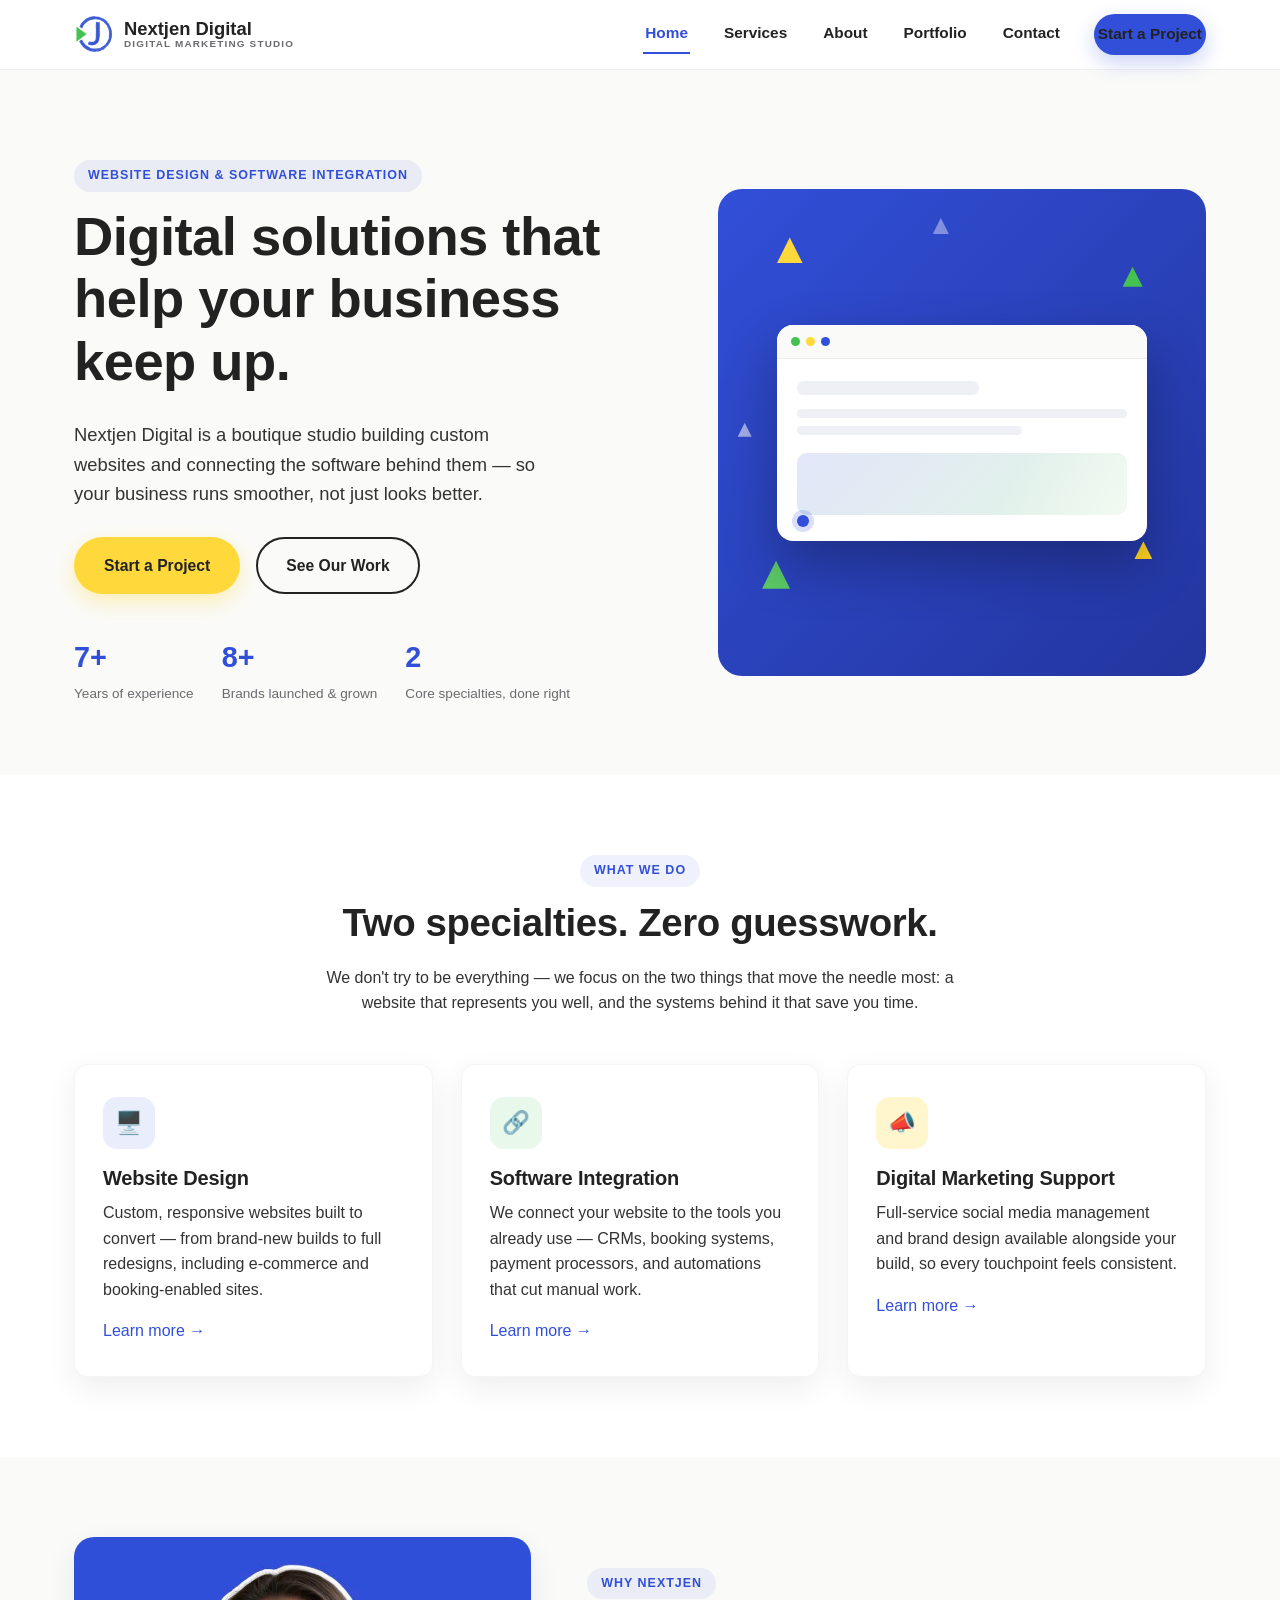
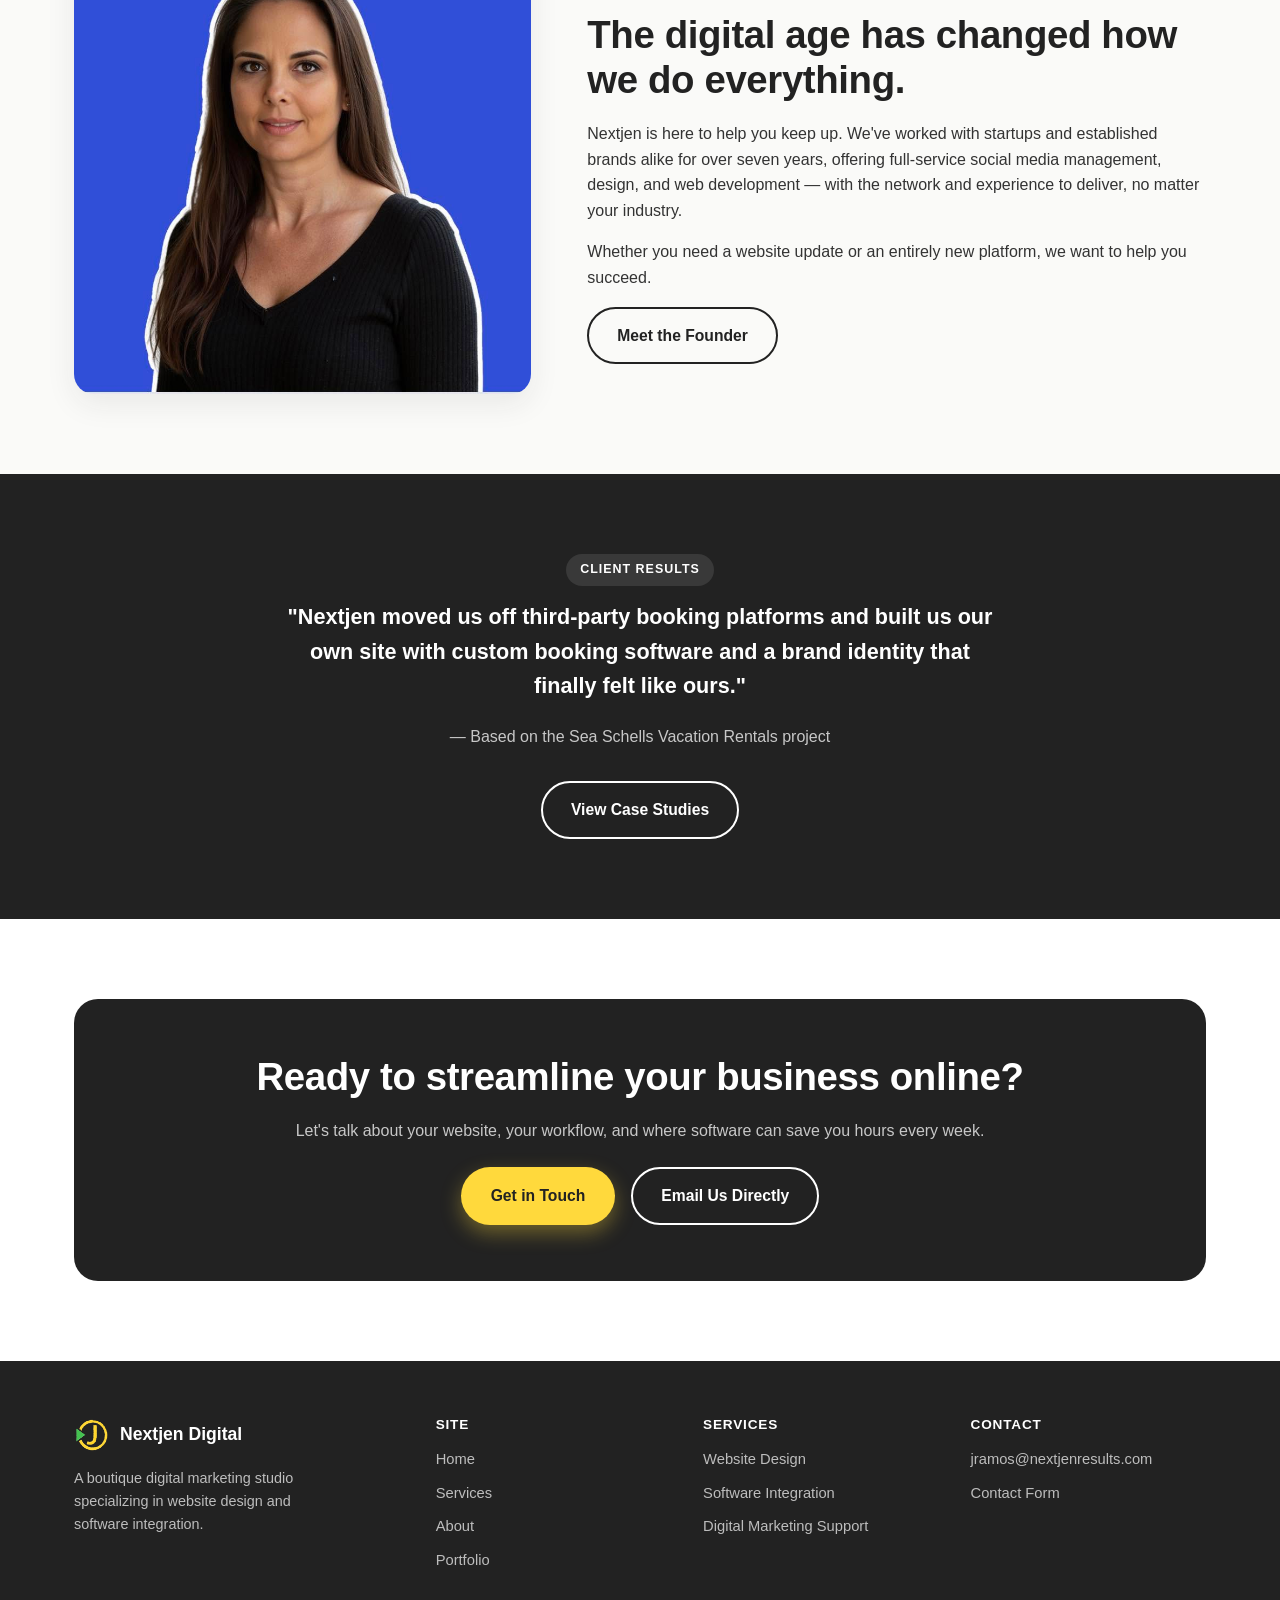
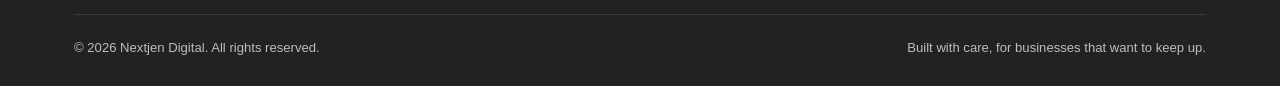
==== index.html @ 9168208e "Add files via upload" ====
<!DOCTYPE html>
<html lang="en">
<head>
<meta charset="UTF-8">
<meta name="viewport" content="width=device-width, initial-scale=1.0">
<title>Nextjen Digital | Website Design &amp; Software Integration</title>
<meta name="description" content="Nextjen Digital is a boutique digital marketing studio specializing in custom website design and software integration that streamlines your business.">
<link rel="icon" href="assets/logo-blue.png">
<link rel="stylesheet" href="css/style.css">
</head>
<body>

<header class="site-header">
  <div class="container">
    <a href="index.html" class="brand">
      <img src="assets/logo-blue.png" alt="Nextjen Digital logo">
      <span class="brand-name">Nextjen Digital<span class="sub">Digital Marketing Studio</span></span>
    </a>
    <button class="nav-toggle" aria-label="Toggle navigation">
      <span></span><span></span><span></span>
    </button>
    <nav class="main-nav">
      <a href="index.html" class="active">Home</a>
      <a href="services.html">Services</a>
      <a href="about.html">About</a>
      <a href="portfolio.html">Portfolio</a>
      <a href="contact.html">Contact</a>
      <a href="contact.html" class="btn btn-primary">Start a Project</a>
    </nav>
  </div>
</header>

<section class="hero">
  <div class="container">
    <div class="hero-copy">
      <span class="eyebrow">Website Design &amp; Software Integration</span>
      <h1>Digital solutions that help your business keep up.</h1>
      <p class="lead">Nextjen Digital is a boutique studio building custom websites and connecting the software behind them — so your business runs smoother, not just looks better.</p>
      <div class="hero-actions">
        <a href="contact.html" class="btn btn-accent">Start a Project</a>
        <a href="portfolio.html" class="btn btn-outline">See Our Work</a>
      </div>
      <div class="hero-stats">
        <div><strong data-count-to="7" data-suffix="+">0+</strong><span>Years of experience</span></div>
        <div><strong data-count-to="8" data-suffix="+">0+</strong><span>Brands launched &amp; grown</span></div>
        <div><strong data-count-to="2" data-suffix="">0</strong><span>Core specialties, done right</span></div>
      </div>
    </div>
    <div class="hero-art">
      <div class="hero-orbit">
        <span class="tri tri-1"></span>
        <span class="tri tri-2"></span>
        <span class="tri tri-3"></span>
        <span class="tri tri-4"></span>
        <span class="tri tri-5"></span>
        <span class="tri tri-6"></span>
      </div>
      <div class="browser-mock">
        <div class="browser-bar">
          <span class="dot dot-green"></span>
          <span class="dot dot-yellow"></span>
          <span class="dot dot-blue"></span>
        </div>
        <div class="browser-body">
          <div class="skeleton skeleton-title"></div>
          <div class="skeleton skeleton-line"></div>
          <div class="skeleton skeleton-line short"></div>
          <div class="skeleton-block"></div>
          <span class="cursor-dot"></span>
        </div>
      </div>
    </div>
  </div>
</section>

<section>
  <div class="container">
    <div class="section-head reveal">
      <span class="eyebrow">What We Do</span>
      <h2>Two specialties. Zero guesswork.</h2>
      <p>We don't try to be everything — we focus on the two things that move the needle most: a website that represents you well, and the systems behind it that save you time.</p>
    </div>
    <div class="grid-3">
      <div class="card reveal">
        <div class="icon-badge blue">🖥️</div>
        <h3>Website Design</h3>
        <p>Custom, responsive websites built to convert — from brand-new builds to full redesigns, including e-commerce and booking-enabled sites.</p>
        <a href="services.html">Learn more →</a>
      </div>
      <div class="card reveal">
        <div class="icon-badge green">🔗</div>
        <h3>Software Integration</h3>
        <p>We connect your website to the tools you already use — CRMs, booking systems, payment processors, and automations that cut manual work.</p>
        <a href="services.html">Learn more →</a>
      </div>
      <div class="card reveal">
        <div class="icon-badge yellow">📣</div>
        <h3>Digital Marketing Support</h3>
        <p>Full-service social media management and brand design available alongside your build, so every touchpoint feels consistent.</p>
        <a href="services.html">Learn more →</a>
      </div>
    </div>
  </div>
</section>

<section class="bg-off">
  <div class="container">
    <div class="split">
      <div class="split-media reveal">
        <img src="assets/headshot-jen.jpg" alt="Jennifer Ramos, founder of Nextjen Digital">
      </div>
      <div class="split-content reveal">
        <span class="eyebrow">Why Nextjen</span>
        <h2>The digital age has changed how we do everything.</h2>
        <p>Nextjen is here to help you keep up. We've worked with startups and established brands alike for over seven years, offering full-service social media management, design, and web development — with the network and experience to deliver, no matter your industry.</p>
        <p>Whether you need a website update or an entirely new platform, we want to help you succeed.</p>
        <a href="about.html" class="btn btn-outline">Meet the Founder</a>
      </div>
    </div>
  </div>
</section>

<section class="bg-dark">
  <div class="container">
    <div class="testimonial reveal">
      <span class="eyebrow" style="background:rgba(255,255,255,0.1); color:#fff;">Client Results</span>
      <blockquote>"Nextjen moved us off third-party booking platforms and built us our own site with custom booking software and a brand identity that finally felt like ours."</blockquote>
      <p>— Based on the Sea Schells Vacation Rentals project</p>
      <a href="portfolio.html" class="btn btn-outline-white" style="margin-top:16px;">View Case Studies</a>
    </div>
  </div>
</section>

<section>
  <div class="container">
    <div class="cta-band reveal">
      <h2>Ready to streamline your business online?</h2>
      <p>Let's talk about your website, your workflow, and where software can save you hours every week.</p>
      <div class="cta-actions">
        <a href="contact.html" class="btn btn-accent">Get in Touch</a>
        <a href="mailto:jramos@nextjenresults.com" class="btn btn-outline-white">Email Us Directly</a>
      </div>
    </div>
  </div>
</section>

<footer class="site-footer">
  <div class="container">
    <div class="footer-grid">
      <div>
        <div class="footer-brand">
          <img src="assets/logo-yellow.png" alt="Nextjen Digital logo">
          <span>Nextjen Digital</span>
        </div>
        <p style="max-width:32ch; font-size:0.9rem;">A boutique digital marketing studio specializing in website design and software integration.</p>
      </div>
      <div>
        <h4>Site</h4>
        <a href="index.html">Home</a>
        <a href="services.html">Services</a>
        <a href="about.html">About</a>
        <a href="portfolio.html">Portfolio</a>
      </div>
      <div>
        <h4>Services</h4>
        <a href="services.html">Website Design</a>
        <a href="services.html">Software Integration</a>
        <a href="services.html">Digital Marketing Support</a>
      </div>
      <div>
        <h4>Contact</h4>
        <a href="mailto:jramos@nextjenresults.com">jramos@nextjenresults.com</a>
        <a href="contact.html">Contact Form</a>
      </div>
    </div>
    <div class="footer-bottom">
      <span>© 2026 Nextjen Digital. All rights reserved.</span>
      <span>Built with care, for businesses that want to keep up.</span>
    </div>
  </div>
</footer>

<script src="js/main.js"></script>
</body>
</html>
---- css/style.css ----
/* ============================
   Nextjen Digital — Brand Styles
   ============================ */

:root {
  --brand-blue: #314FD8;
  --brand-blue-light: #4866D2;
  --brand-green: #44C150;
  --brand-green-light: #5CC966;
  --brand-yellow: #FFD93C;
  --brand-yellow-deep: #FFD320;
  --brand-dark: #222222;
  --brand-charcoal: #333333;
  --brand-white: #FFFFFF;
  --brand-off-white: #FAFAF8;
  --brand-gray: #6B6B6F;
  --border-radius: 14px;
  --max-width: 1180px;
  --shadow: 0 10px 30px rgba(34, 34, 34, 0.08);
}

* { box-sizing: border-box; }

html { scroll-behavior: smooth; }

body {
  margin: 0;
  font-family: -apple-system, BlinkMacSystemFont, "Segoe UI", Helvetica, Arial, sans-serif;
  color: var(--brand-dark);
  background: var(--brand-white);
  line-height: 1.6;
  -webkit-font-smoothing: antialiased;
}

h1, h2, h3, h4 {
  font-weight: 800;
  line-height: 1.15;
  margin: 0 0 0.5em;
  letter-spacing: -0.01em;
}

h1 { font-size: clamp(2.2rem, 5vw, 3.4rem); }
h2 { font-size: clamp(1.7rem, 3.5vw, 2.4rem); }
h3 { font-size: 1.25rem; }

p { margin: 0 0 1em; color: var(--brand-charcoal); }

a { color: var(--brand-blue); text-decoration: none; }
a:hover { text-decoration: underline; }

img { max-width: 100%; display: block; }

.container {
  max-width: var(--max-width);
  margin: 0 auto;
  padding: 0 24px;
}

.eyebrow {
  display: inline-block;
  font-size: 0.78rem;
  font-weight: 700;
  letter-spacing: 0.08em;
  text-transform: uppercase;
  color: var(--brand-blue);
  background: rgba(49, 79, 216, 0.08);
  padding: 6px 14px;
  border-radius: 999px;
  margin-bottom: 14px;
}

/* ---------- Buttons ---------- */
.btn {
  display: inline-flex;
  align-items: center;
  gap: 8px;
  padding: 14px 28px;
  border-radius: 999px;
  font-weight: 700;
  font-size: 0.98rem;
  border: 2px solid transparent;
  cursor: pointer;
  transition: transform 0.15s ease, box-shadow 0.15s ease, background 0.15s ease, color 0.15s ease;
  text-decoration: none;
}
.btn:hover { transform: translateY(-2px); text-decoration: none; }

.btn-primary {
  background: var(--brand-blue);
  color: var(--brand-white);
  box-shadow: 0 8px 20px rgba(49, 79, 216, 0.25);
}
.btn-primary:hover { background: #2740b8; color: var(--brand-white); }

.btn-accent {
  background: var(--brand-yellow);
  color: var(--brand-dark);
  box-shadow: 0 8px 20px rgba(255, 217, 60, 0.35);
}
.btn-accent:hover { background: var(--brand-yellow-deep); color: var(--brand-dark); }

.btn-outline {
  background: transparent;
  color: var(--brand-dark);
  border: 2px solid var(--brand-dark);
}
.btn-outline:hover { background: var(--brand-dark); color: var(--brand-white); }

.btn-outline-white {
  background: transparent;
  color: var(--brand-white);
  border: 2px solid var(--brand-white);
}
.btn-outline-white:hover { background: var(--brand-white); color: var(--brand-blue); }

/* ---------- Header ---------- */
.site-header {
  position: sticky;
  top: 0;
  z-index: 100;
  background: rgba(255, 255, 255, 0.92);
  backdrop-filter: blur(8px);
  border-bottom: 1px solid rgba(0,0,0,0.06);
}

.site-header .container {
  display: flex;
  align-items: center;
  justify-content: space-between;
  padding-top: 14px;
  padding-bottom: 14px;
}

.brand {
  display: flex;
  align-items: center;
  gap: 10px;
  font-weight: 800;
  font-size: 1.15rem;
  color: var(--brand-dark);
}
.brand:hover { text-decoration: none; }
.brand img { height: 40px; width: 40px; transition: transform 0.45s ease; }
.brand:hover img { transform: rotate(-10deg) scale(1.08); }
.brand-name { display: flex; flex-direction: column; line-height: 1.1; }
.brand-name span.sub {
  font-size: 0.62rem;
  font-weight: 600;
  letter-spacing: 0.12em;
  text-transform: uppercase;
  color: var(--brand-gray);
}

.main-nav {
  display: flex;
  align-items: center;
  gap: 32px;
}

.main-nav a {
  color: var(--brand-dark);
  font-weight: 600;
  font-size: 0.96rem;
  padding: 6px 2px;
  border-bottom: 2px solid transparent;
  transition: color 0.2s ease, border-color 0.2s ease;
}
.main-nav a:hover, .main-nav a.active {
  color: var(--brand-blue);
  text-decoration: none;
  border-bottom: 2px solid var(--brand-blue);
}

.nav-toggle {
  display: none;
  flex-direction: column;
  gap: 5px;
  background: none;
  border: none;
  cursor: pointer;
  padding: 6px;
}
.nav-toggle span {
  width: 24px;
  height: 2px;
  background: var(--brand-dark);
  border-radius: 2px;
}

/* ---------- Hero ---------- */
.hero {
  position: relative;
  overflow: hidden;
  padding: 90px 0 70px;
  background: var(--brand-off-white);
}
.hero .container {
  position: relative;
  z-index: 2;
  display: grid;
  grid-template-columns: 1.1fr 0.9fr;
  gap: 48px;
  align-items: center;
}
.hero-copy { animation: fadeUp 0.8s ease both; }
.hero-copy p.lead {
  font-size: 1.15rem;
  color: var(--brand-charcoal);
  max-width: 46ch;
}
.hero-actions {
  display: flex;
  gap: 16px;
  flex-wrap: wrap;
  margin-top: 28px;
}
.hero-art {
  position: relative;
  border-radius: 24px;
  overflow: hidden;
  aspect-ratio: 1 / 1;
  background: linear-gradient(135deg, var(--brand-blue) 0%, #23359e 100%);
  display: flex;
  align-items: center;
  justify-content: center;
  animation: fadeUp 0.9s ease 0.15s both;
}
.hero-stats {
  display: flex;
  gap: 28px;
  margin-top: 40px;
  flex-wrap: wrap;
}
.hero-stats div { min-width: 110px; }
.hero-stats strong {
  display: block;
  font-size: 1.8rem;
  font-weight: 800;
  color: var(--brand-blue);
}
.hero-stats span {
  font-size: 0.85rem;
  color: var(--brand-gray);
}

/* ---------- Sections ---------- */
section { padding: 80px 0; }
.section-head {
  max-width: 640px;
  margin: 0 auto 48px;
  text-align: center;
}
.section-head.left { margin: 0 0 48px; text-align: left; }

.bg-off { background: var(--brand-off-white); }
.bg-dark { background: var(--brand-dark); color: var(--brand-white); }
.bg-dark p { color: rgba(255,255,255,0.75); }
.bg-dark h2, .bg-dark h3 { color: var(--brand-white); }
.bg-blue { background: var(--brand-blue); color: var(--brand-white); }
.bg-blue p { color: rgba(255,255,255,0.85); }
.bg-blue h2, .bg-blue h3 { color: var(--brand-white); }

/* ---------- Cards / Grids ---------- */
.grid-3 {
  display: grid;
  grid-template-columns: repeat(3, 1fr);
  gap: 28px;
}
.grid-2 {
  display: grid;
  grid-template-columns: repeat(2, 1fr);
  gap: 28px;
}

.card {
  background: var(--brand-white);
  border-radius: var(--border-radius);
  padding: 32px 28px;
  box-shadow: var(--shadow);
  border: 1px solid rgba(0,0,0,0.04);
  height: 100%;
  transition: transform 0.3s ease, box-shadow 0.3s ease;
}
.card:hover {
  transform: translateY(-8px);
  box-shadow: 0 20px 44px rgba(34, 34, 34, 0.14);
}
.card:hover .icon-badge {
  animation: pulseSoft 0.6s ease;
}

.icon-badge {
  width: 52px;
  height: 52px;
  border-radius: 14px;
  display: flex;
  align-items: center;
  justify-content: center;
  font-size: 1.4rem;
  margin-bottom: 18px;
  transition: transform 0.3s ease;
}
.icon-badge.blue { background: rgba(49,79,216,0.1); color: var(--brand-blue); }
.icon-badge.green { background: rgba(68,193,80,0.12); color: #2f9b3a; }
.icon-badge.yellow { background: rgba(255,217,60,0.25); color: #a3820a; }

/* ---------- Process steps ---------- */
.steps {
  display: grid;
  grid-template-columns: repeat(5, 1fr);
  gap: 20px;
  counter-reset: step;
}
.step {
  text-align: left;
  padding: 24px 18px;
  border-radius: var(--border-radius);
  background: var(--brand-off-white);
  border: 1px solid rgba(0,0,0,0.05);
  position: relative;
}
.step::before {
  counter-increment: step;
  content: counter(step);
  display: inline-flex;
  align-items: center;
  justify-content: center;
  width: 32px;
  height: 32px;
  border-radius: 50%;
  background: var(--brand-blue);
  color: var(--brand-white);
  font-weight: 800;
  font-size: 0.9rem;
  margin-bottom: 14px;
}

/* ---------- Testimonial ---------- */
.testimonial {
  max-width: 720px;
  margin: 0 auto;
  text-align: center;
}
.testimonial blockquote {
  font-size: 1.35rem;
  font-weight: 600;
  margin: 0 0 20px;
  color: var(--brand-dark);
}
.bg-dark .testimonial blockquote { color: var(--brand-white); }

/* ---------- About / split ---------- */
.split {
  display: grid;
  grid-template-columns: 0.85fr 1.15fr;
  gap: 56px;
  align-items: center;
}
.split.reverse { grid-template-columns: 1.15fr 0.85fr; }
.split.reverse .split-media { order: 2; }
.split-media img {
  border-radius: 20px;
  box-shadow: var(--shadow);
}
.values {
  display: grid;
  grid-template-columns: repeat(2, 1fr);
  gap: 20px;
  margin-top: 24px;
}
.value-item {
  padding: 18px 20px;
  border-radius: 12px;
  background: var(--brand-off-white);
  border-left: 4px solid var(--brand-green);
}
.value-item h4 { margin: 0 0 6px; font-size: 1rem; }
.value-item p { margin: 0; font-size: 0.92rem; }

/* ---------- Portfolio ---------- */
.portfolio-card {
  border-radius: var(--border-radius);
  overflow: hidden;
  box-shadow: var(--shadow);
  border: 1px solid rgba(0,0,0,0.05);
  background: var(--brand-white);
  transition: transform 0.3s ease, box-shadow 0.3s ease;
}
.portfolio-card:hover {
  transform: translateY(-8px);
  box-shadow: 0 20px 44px rgba(34, 34, 34, 0.14);
}
.portfolio-thumb {
  aspect-ratio: 16/10;
  background: linear-gradient(135deg, var(--brand-blue), var(--brand-green));
  display: flex;
  align-items: center;
  justify-content: center;
  color: rgba(255,255,255,0.9);
  font-weight: 700;
  letter-spacing: 0.04em;
  text-transform: uppercase;
  font-size: 0.85rem;
  text-align: center;
  padding: 20px;
  overflow: hidden;
  transition: transform 0.5s ease;
}
.portfolio-card:hover .portfolio-thumb {
  transform: scale(1.06);
}
.portfolio-body { padding: 22px 24px; }
.tag-row { display: flex; gap: 8px; flex-wrap: wrap; margin-bottom: 12px; }
.tag {
  font-size: 0.72rem;
  font-weight: 700;
  text-transform: uppercase;
  letter-spacing: 0.04em;
  padding: 4px 10px;
  border-radius: 999px;
  background: rgba(68,193,80,0.14);
  color: #2f9b3a;
}
.tag.blue { background: rgba(49,79,216,0.1); color: var(--brand-blue); }

.placeholder-note {
  background: rgba(255,217,60,0.18);
  border: 1px dashed var(--brand-yellow-deep);
  border-radius: 12px;
  padding: 16px 20px;
  font-size: 0.92rem;
  color: var(--brand-charcoal);
  margin-bottom: 40px;
}

/* ---------- Forms ---------- */
.contact-wrap {
  display: grid;
  grid-template-columns: 1fr 1fr;
  gap: 48px;
  align-items: start;
}
form.contact-form {
  display: grid;
  gap: 18px;
  background: var(--brand-off-white);
  padding: 32px;
  border-radius: var(--border-radius);
  border: 1px solid rgba(0,0,0,0.05);
}
.form-row { display: grid; grid-template-columns: 1fr 1fr; gap: 18px; }
label {
  font-size: 0.85rem;
  font-weight: 700;
  margin-bottom: 6px;
  display: block;
  color: var(--brand-dark);
}
input, select, textarea {
  width: 100%;
  padding: 12px 14px;
  border-radius: 10px;
  border: 1.5px solid rgba(0,0,0,0.12);
  font-family: inherit;
  font-size: 0.96rem;
  background: var(--brand-white);
}
input:focus, select:focus, textarea:focus {
  outline: none;
  border-color: var(--brand-blue);
}
textarea { resize: vertical; min-height: 120px; }

.contact-info-item {
  display: flex;
  gap: 16px;
  margin-bottom: 24px;
}
.contact-info-item .icon-badge { margin-bottom: 0; flex-shrink: 0; }
.contact-info-item h4 { margin: 0 0 4px; }
.contact-info-item p { margin: 0; }

.form-note {
  font-size: 0.82rem;
  color: var(--brand-gray);
  margin-top: -4px;
}

#form-success {
  display: none;
  background: rgba(68,193,80,0.14);
  border: 1px solid var(--brand-green);
  color: #206b28;
  padding: 14px 18px;
  border-radius: 10px;
  font-weight: 600;
  margin-bottom: 18px;
}

/* ---------- CTA band ---------- */
.cta-band {
  text-align: center;
  border-radius: 24px;
  padding: 56px 32px;
  background: var(--brand-dark);
  color: var(--brand-white);
  position: relative;
  overflow: hidden;
}
.cta-band h2 { color: var(--brand-white); }
.cta-band p { color: rgba(255,255,255,0.75); }
.cta-actions {
  display: flex;
  gap: 16px;
  justify-content: center;
  margin-top: 24px;
  flex-wrap: wrap;
}

/* ---------- Footer ---------- */
.site-footer {
  background: var(--brand-dark);
  color: rgba(255,255,255,0.7);
  padding: 56px 0 28px;
}
.footer-grid {
  display: grid;
  grid-template-columns: 1.4fr 1fr 1fr 1fr;
  gap: 32px;
  padding-bottom: 32px;
  border-bottom: 1px solid rgba(255,255,255,0.1);
}
.footer-grid h4 {
  color: var(--brand-white);
  font-size: 0.85rem;
  text-transform: uppercase;
  letter-spacing: 0.06em;
  margin-bottom: 16px;
}
.footer-grid a {
  color: rgba(255,255,255,0.7);
  display: block;
  margin-bottom: 10px;
  font-size: 0.92rem;
}
.footer-grid a:hover { color: var(--brand-white); }
.footer-brand { display: flex; align-items: center; gap: 10px; margin-bottom: 14px; }
.footer-brand img { height: 36px; width: 36px; }
.footer-brand span { color: var(--brand-white); font-weight: 800; font-size: 1.1rem; }
.footer-grid p { color: rgba(255,255,255,0.7); }
.footer-bottom {
  display: flex;
  justify-content: space-between;
  align-items: center;
  padding-top: 22px;
  font-size: 0.82rem;
  flex-wrap: wrap;
  gap: 10px;
}

/* ---------- Page hero (inner pages) ---------- */
.page-hero {
  padding: 64px 0 48px;
  background: var(--brand-off-white);
  text-align: center;
}
.page-hero .eyebrow { margin-bottom: 12px; }
.page-hero p.lead { max-width: 640px; margin: 0 auto; font-size: 1.08rem; }

/* ---------- Responsive ---------- */
@media (max-width: 960px) {
  .hero .container { grid-template-columns: 1fr; }
  .hero-art { max-width: 420px; margin: 0 auto; }
  .grid-3 { grid-template-columns: 1fr 1fr; }
  .steps { grid-template-columns: repeat(3, 1fr); }
  .split, .split.reverse { grid-template-columns: 1fr; }
  .split-media, .split.reverse .split-media { order: 0; max-width: 420px; margin: 0 auto; }
  .contact-wrap { grid-template-columns: 1fr; }
  .footer-grid { grid-template-columns: 1fr 1fr; }
}

@media (max-width: 680px) {
  .main-nav {
    position: fixed;
    top: 68px;
    left: 0;
    right: 0;
    background: var(--brand-white);
    flex-direction: column;
    align-items: flex-start;
    padding: 20px 24px;
    gap: 16px;
    border-bottom: 1px solid rgba(0,0,0,0.08);
    box-shadow: var(--shadow);
    display: none;
  }
  .main-nav.open { display: flex; }
  .nav-toggle { display: flex; }
  .grid-3, .grid-2, .steps { grid-template-columns: 1fr; }
  .form-row { grid-template-columns: 1fr; }
  .footer-grid { grid-template-columns: 1fr; }
  .footer-bottom { flex-direction: column; align-items: flex-start; }
  section { padding: 56px 0; }
}

/* ============================
   Motion system
   ============================ */

@keyframes fadeUp {
  from { opacity: 0; transform: translateY(24px); }
  to { opacity: 1; transform: translateY(0); }
}
@keyframes floatA { 0%, 100% { transform: translateY(0) rotate(0deg); } 50% { transform: translateY(-14px) rotate(10deg); } }
@keyframes floatB { 0%, 100% { transform: translateY(0) rotate(0deg); } 50% { transform: translateY(-10px) rotate(-12deg); } }
@keyframes floatC { 0%, 100% { transform: translateY(0) rotate(0deg); } 50% { transform: translateY(-18px) rotate(7deg); } }
@keyframes floatCard { 0%, 100% { transform: translateY(0); } 50% { transform: translateY(-8px); } }
@keyframes pulseSoft { 0%, 100% { transform: scale(1); } 50% { transform: scale(1.1); } }
@keyframes pulseCore { 0%, 100% { transform: translate(-50%, -50%) scale(1); } 50% { transform: translate(-50%, -50%) scale(1.08); } }
@keyframes shimmer { 0% { background-position: -135% 0; } 100% { background-position: 135% 0; } }
@keyframes flowDash { to { stroke-dashoffset: -28; } }
@keyframes cursorMove {
  0%   { top: 72%; left: 26%; opacity: 0; transform: scale(1); }
  8%   { opacity: 1; }
  42%  { top: 28%; left: 74%; opacity: 1; transform: scale(1); }
  52%  { top: 28%; left: 74%; opacity: 1; transform: scale(0.65); }
  62%  { transform: scale(1); }
  90%  { top: 72%; left: 26%; opacity: 1; }
  100% { top: 72%; left: 26%; opacity: 0; }
}

/* Scroll-reveal */
.reveal {
  opacity: 0;
  transform: translateY(28px);
  transition: opacity 0.7s ease, transform 0.7s ease;
}
.reveal.is-visible {
  opacity: 1;
  transform: translateY(0);
}
.grid-3 .reveal:nth-child(2), .grid-2 .reveal:nth-child(2) { transition-delay: 0.1s; }
.grid-3 .reveal:nth-child(3), .grid-2 .reveal:nth-child(4) { transition-delay: 0.2s; }
.grid-2 .reveal:nth-child(3) { transition-delay: 0.1s; }
.steps .reveal:nth-child(2) { transition-delay: 0.08s; }
.steps .reveal:nth-child(3) { transition-delay: 0.16s; }
.steps .reveal:nth-child(4) { transition-delay: 0.24s; }
.steps .reveal:nth-child(5) { transition-delay: 0.32s; }

/* Hero floating triangles */
.hero-orbit { position: absolute; inset: 0; z-index: 1; }
.tri {
  position: absolute;
  clip-path: polygon(50% 0%, 0% 100%, 100% 100%);
}
.tri-1 { top: 10%; left: 12%; width: 26px; height: 26px; background: var(--brand-yellow); animation: floatA 5s ease-in-out infinite; }
.tri-2 { top: 16%; right: 13%; width: 20px; height: 20px; background: var(--brand-green); animation: floatB 6.5s ease-in-out infinite 0.4s; }
.tri-3 { bottom: 18%; left: 9%; width: 28px; height: 28px; background: var(--brand-green-light); animation: floatC 7s ease-in-out infinite 0.8s; }
.tri-4 { bottom: 24%; right: 11%; width: 18px; height: 18px; background: var(--brand-yellow-deep); animation: floatA 5.5s ease-in-out infinite 0.2s; }
.tri-5 { top: 48%; left: 4%; width: 14px; height: 14px; background: rgba(255,255,255,0.55); animation: floatB 8s ease-in-out infinite 1.1s; }
.tri-6 { top: 6%; left: 44%; width: 16px; height: 16px; background: rgba(255,255,255,0.4); animation: floatC 6s ease-in-out infinite 0.6s; }

/* Browser mockup (Website Design motif) */
.browser-mock {
  position: relative;
  z-index: 2;
  width: 76%;
  background: var(--brand-white);
  border-radius: 16px;
  box-shadow: 0 24px 54px rgba(0,0,0,0.28);
  overflow: hidden;
  animation: floatCard 6.5s ease-in-out infinite;
}
.design-graphic .browser-mock {
  width: 90%;
  box-shadow: var(--shadow);
  animation: floatCard 6s ease-in-out infinite;
}
.browser-bar {
  display: flex;
  gap: 6px;
  padding: 12px 14px;
  background: var(--brand-off-white);
  border-bottom: 1px solid rgba(0,0,0,0.06);
}
.browser-bar .dot { width: 9px; height: 9px; border-radius: 50%; }
.dot-green { background: var(--brand-green); }
.dot-yellow { background: var(--brand-yellow); }
.dot-blue { background: var(--brand-blue); }
.browser-body { position: relative; padding: 22px 20px 26px; }

.skeleton {
  border-radius: 6px;
  background: linear-gradient(90deg, #eef0f5 25%, #f7f8fb 37%, #eef0f5 63%);
  background-size: 400% 100%;
  animation: shimmer 2.4s ease infinite;
}
.skeleton-title { height: 14px; width: 55%; margin-bottom: 14px; }
.skeleton-line { height: 9px; width: 100%; margin-bottom: 8px; }
.skeleton-line.short { width: 68%; margin-bottom: 18px; }
.skeleton-block {
  height: 62px;
  border-radius: 10px;
  background: linear-gradient(135deg, rgba(49,79,216,0.14), rgba(68,193,80,0.16));
  position: relative;
  overflow: hidden;
}
.skeleton-block::after {
  content: '';
  position: absolute;
  inset: 0;
  background: linear-gradient(120deg, transparent 30%, rgba(255,255,255,0.6) 50%, transparent 70%);
  background-size: 220% 100%;
  animation: shimmer 2.8s ease infinite;
}
.cursor-dot {
  position: absolute;
  width: 12px;
  height: 12px;
  border-radius: 50%;
  background: var(--brand-blue);
  box-shadow: 0 0 0 5px rgba(49,79,216,0.18);
  animation: cursorMove 5s ease-in-out infinite;
}

/* Decorative blobs behind the design mock */
.design-graphic {
  position: relative;
  aspect-ratio: 1 / 1;
  display: flex;
  align-items: center;
  justify-content: center;
}
.blob {
  position: absolute;
  border-radius: 50%;
  opacity: 0.55;
  animation: floatCard 6s ease-in-out infinite;
}
.blob-a { width: 130px; height: 130px; background: rgba(68,193,80,0.22); top: 4%; right: 6%; }
.blob-b { width: 110px; height: 110px; background: rgba(255,217,60,0.32); bottom: 2%; left: 4%; animation-delay: 0.6s; }

/* Integration graphic (Software Integration motif) */
.integration-graphic {
  position: relative;
  aspect-ratio: 1 / 1;
  border-radius: 20px;
  background: var(--brand-white);
  border: 1px solid rgba(0,0,0,0.05);
  box-shadow: var(--shadow);
  overflow: hidden;
}
.ig-lines { position: absolute; inset: 0; width: 100%; height: 100%; }
.ig-line {
  stroke: var(--brand-blue);
  stroke-width: 2;
  stroke-dasharray: 6 8;
  opacity: 0.4;
  animation: flowDash 1.6s linear infinite;
}
.ig-line-2, .ig-line-4 { stroke: var(--brand-green); animation-delay: 0.3s; }
.ig-node {
  position: absolute;
  width: 25%;
  aspect-ratio: 1 / 1;
  max-width: 92px;
  background: var(--brand-off-white);
  border-radius: 16px;
  display: flex;
  flex-direction: column;
  align-items: center;
  justify-content: center;
  gap: 4px;
  font-size: 1.4rem;
  box-shadow: var(--shadow);
  animation: floatCard 5s ease-in-out infinite;
}
.ig-node small {
  font-size: 0.6rem;
  font-weight: 700;
  color: var(--brand-gray);
  text-transform: uppercase;
  letter-spacing: 0.04em;
}
.ig-node-a { top: 6%; left: 6%; }
.ig-node-b { top: 6%; right: 6%; animation-delay: 0.4s; }
.ig-node-c { bottom: 6%; left: 6%; animation-delay: 0.8s; }
.ig-node-d { bottom: 6%; right: 6%; animation-delay: 1.2s; }
.ig-core {
  position: absolute;
  top: 50%;
  left: 50%;
  transform: translate(-50%, -50%);
  width: 30%;
  max-width: 96px;
  aspect-ratio: 1 / 1;
  border-radius: 50%;
  background: var(--brand-blue);
  color: #fff;
  display: flex;
  align-items: center;
  justify-content: center;
  font-size: 1.8rem;
  box-shadow: 0 12px 30px rgba(49,79,216,0.35);
  animation: pulseCore 3s ease-in-out infinite;
  z-index: 2;
}

@media (max-width: 680px) {
  .ig-node { font-size: 1.1rem; }
  .ig-node small { display: none; }
}
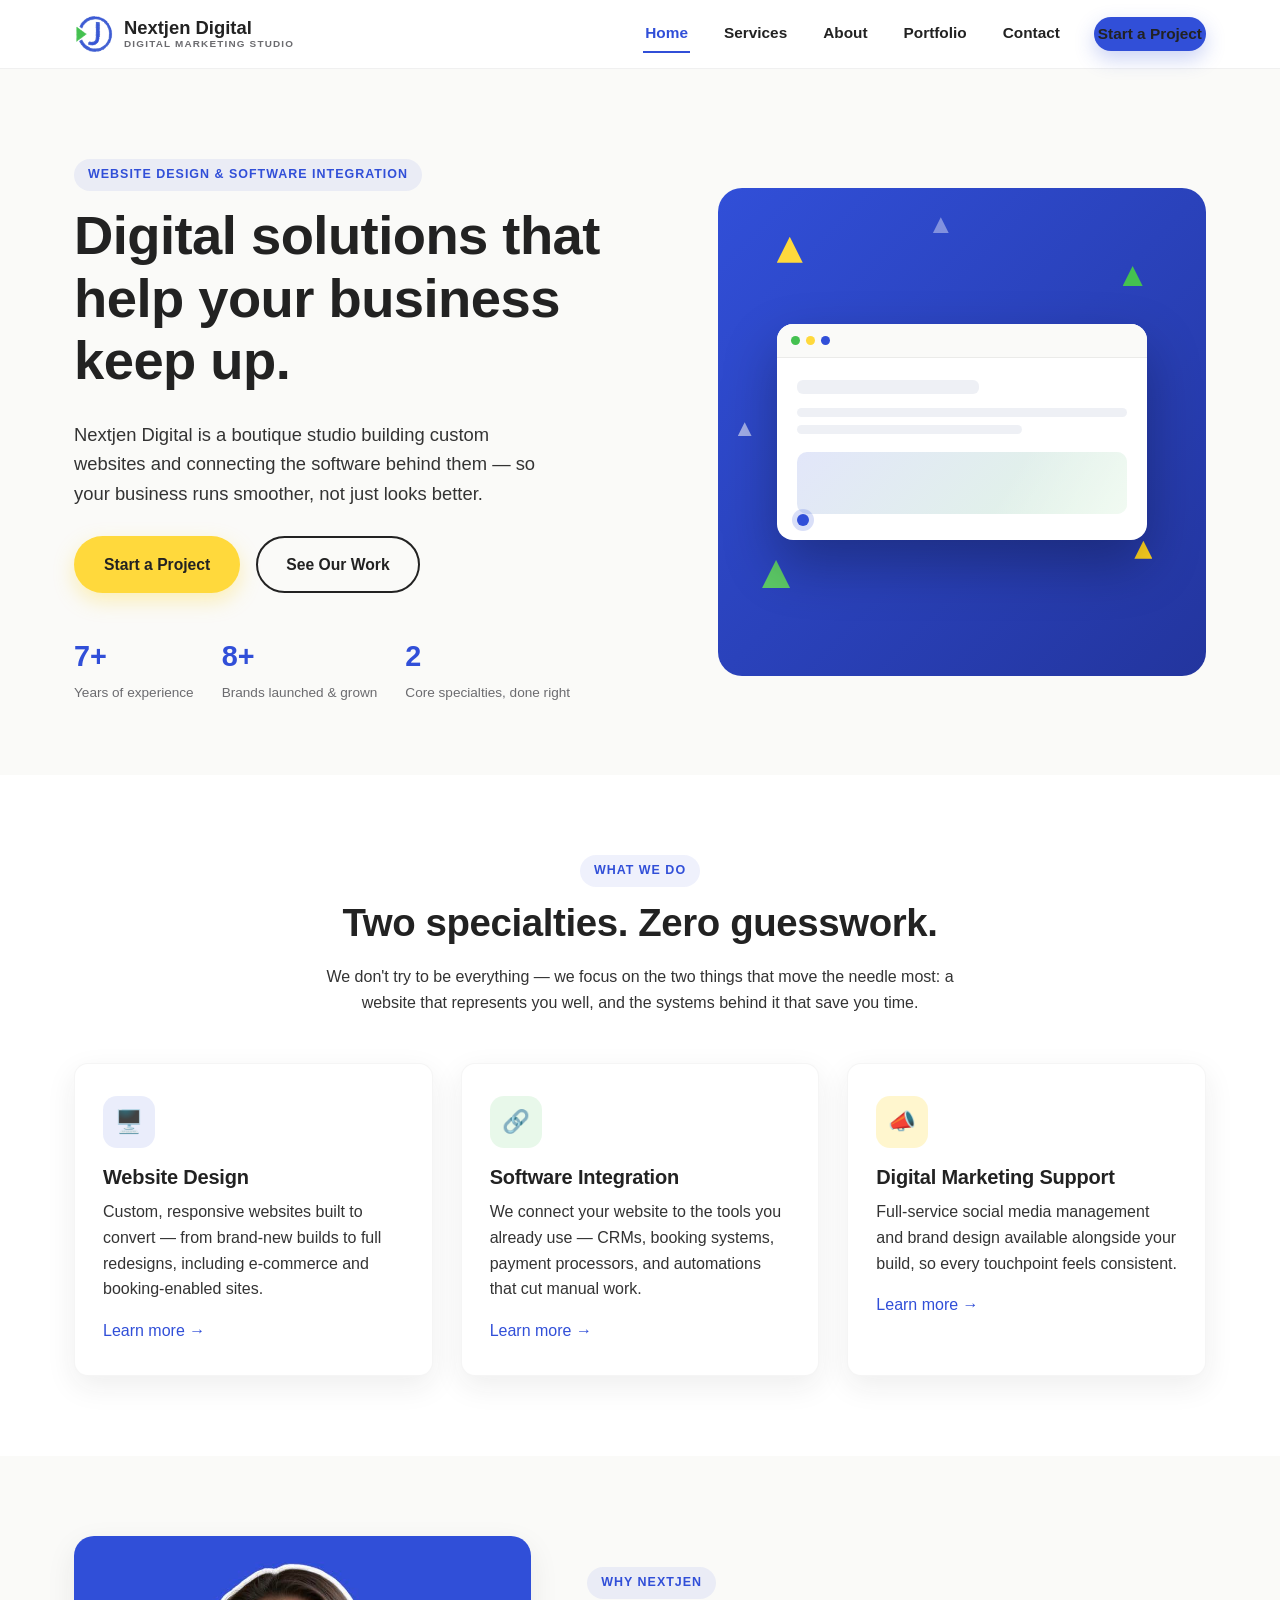
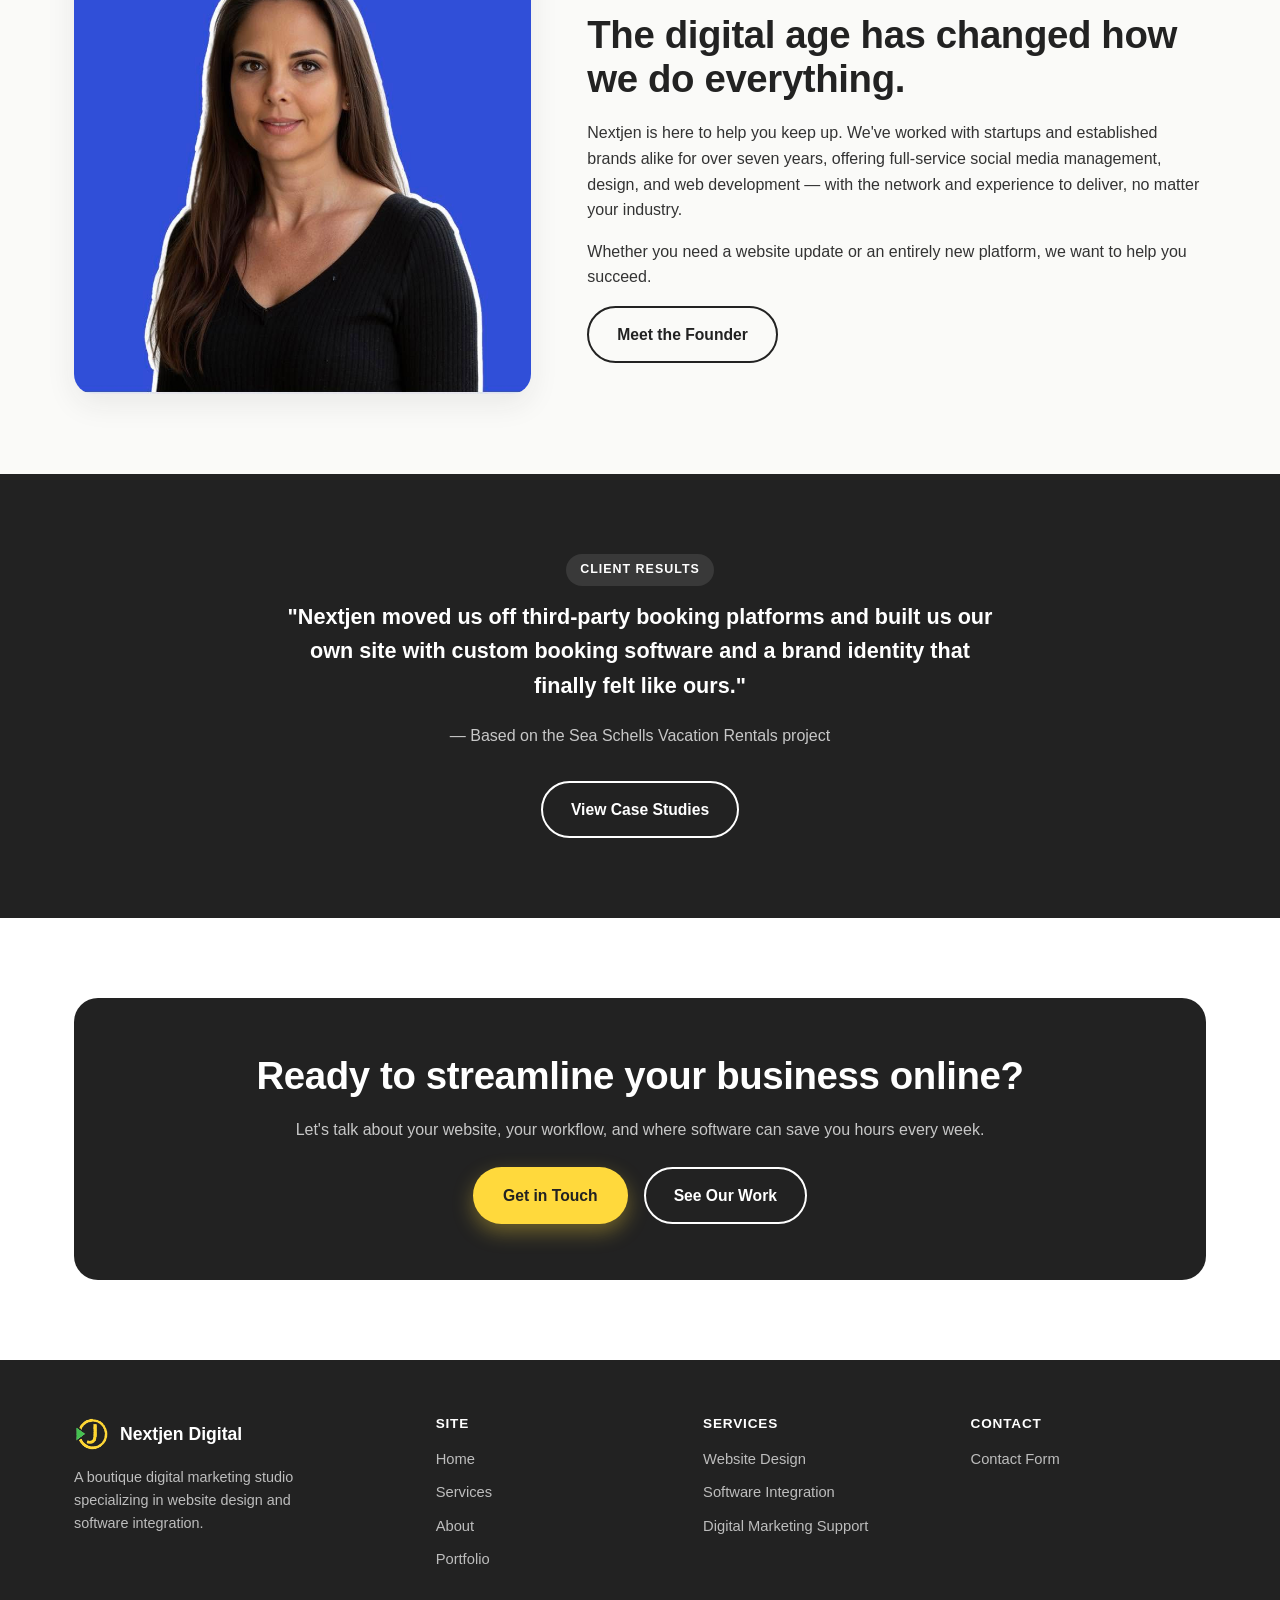
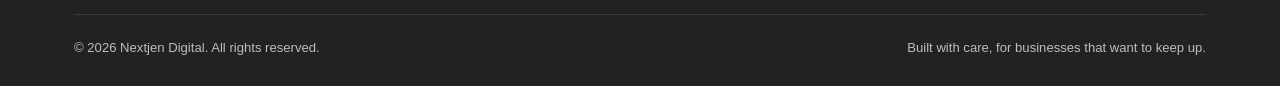
==== commit e9afcc48: "Add files via upload" ====
--- a/index.html
+++ b/index.html
@@ -25,7 +25,7 @@
       <a href="about.html">About</a>
       <a href="portfolio.html">Portfolio</a>
       <a href="contact.html">Contact</a>
-      <a href="contact.html" class="btn btn-primary">Start a Project</a>
+      <a href="contact.html" class="btn btn-nav-cta">Start a Project</a>
     </nav>
   </div>
 </header>
@@ -138,7 +138,7 @@
       <p>Let's talk about your website, your workflow, and where software can save you hours every week.</p>
       <div class="cta-actions">
         <a href="contact.html" class="btn btn-accent">Get in Touch</a>
-        <a href="mailto:jramos@nextjenresults.com" class="btn btn-outline-white">Email Us Directly</a>
+        <a href="portfolio.html" class="btn btn-outline-white">See Our Work</a>
       </div>
     </div>
   </div>
@@ -169,7 +169,6 @@
       </div>
       <div>
         <h4>Contact</h4>
-        <a href="mailto:jramos@nextjenresults.com">jramos@nextjenresults.com</a>
         <a href="contact.html">Contact Form</a>
       </div>
     </div>
--- a/css/style.css
+++ b/css/style.css
@@ -92,6 +92,21 @@
 }
 .btn-primary:hover { background: #2740b8; color: var(--brand-white); }
 
+.btn-nav-cta {
+  background: var(--brand-blue);
+  color: var(--brand-white);
+  padding: 12px 22px;
+  font-size: 0.92rem;
+  white-space: nowrap;
+  line-height: 1.2;
+  box-shadow: 0 8px 20px rgba(49, 79, 216, 0.25);
+}
+.btn-nav-cta:hover {
+  background: var(--brand-yellow);
+  color: var(--brand-dark);
+  box-shadow: 0 8px 20px rgba(255, 217, 60, 0.35);
+}
+
 .btn-accent {
   background: var(--brand-yellow);
   color: var(--brand-dark);
@@ -570,11 +585,11 @@
 /* ---------- Responsive ---------- */
 @media (max-width: 960px) {
   .hero .container { grid-template-columns: 1fr; }
-  .hero-art { max-width: 420px; margin: 0 auto; }
+  .hero-art { width: min(92%, 460px); max-width: 100%; margin: 0 auto; }
   .grid-3 { grid-template-columns: 1fr 1fr; }
   .steps { grid-template-columns: repeat(3, 1fr); }
   .split, .split.reverse { grid-template-columns: 1fr; }
-  .split-media, .split.reverse .split-media { order: 0; max-width: 420px; margin: 0 auto; }
+  .split-media, .split.reverse .split-media { order: 0; width: min(92%, 460px); max-width: 100%; margin: 0 auto; }
   .contact-wrap { grid-template-columns: 1fr; }
   .footer-grid { grid-template-columns: 1fr 1fr; }
 }
@@ -601,6 +616,29 @@
   .footer-grid { grid-template-columns: 1fr; }
   .footer-bottom { flex-direction: column; align-items: flex-start; }
   section { padding: 56px 0; }
+
+  /* Scale up the animated graphics so they read clearly on phones */
+  .hero-art, .split-media, .split.reverse .split-media { width: 100%; }
+  .browser-mock, .design-graphic .browser-mock { width: 88%; }
+  .browser-bar { padding: 14px 16px; }
+  .browser-bar .dot { width: 11px; height: 11px; }
+  .browser-body { padding: 26px 22px 30px; }
+  .skeleton-title { height: 17px; margin-bottom: 16px; }
+  .skeleton-line { height: 11px; margin-bottom: 10px; }
+  .skeleton-line.short { margin-bottom: 22px; }
+  .skeleton-block { height: 76px; }
+  .cursor-dot { width: 16px; height: 16px; box-shadow: 0 0 0 6px rgba(49,79,216,0.18); }
+
+  .tri-1, .tri-4 { width: 34px; height: 34px; }
+  .tri-2, .tri-6 { width: 26px; height: 26px; }
+  .tri-3 { width: 36px; height: 36px; }
+  .tri-5 { width: 20px; height: 20px; }
+
+  .ig-node { font-size: 1.5rem; max-width: 104px; }
+  .ig-node small { display: block; font-size: 0.56rem; }
+  .ig-core { font-size: 1.9rem; max-width: 108px; }
+  .blob-a { width: 150px; height: 150px; }
+  .blob-b { width: 130px; height: 130px; }
 }
 
 /* ============================
@@ -806,7 +844,3 @@
   z-index: 2;
 }
 
-@media (max-width: 680px) {
-  .ig-node { font-size: 1.1rem; }
-  .ig-node small { display: none; }
-}
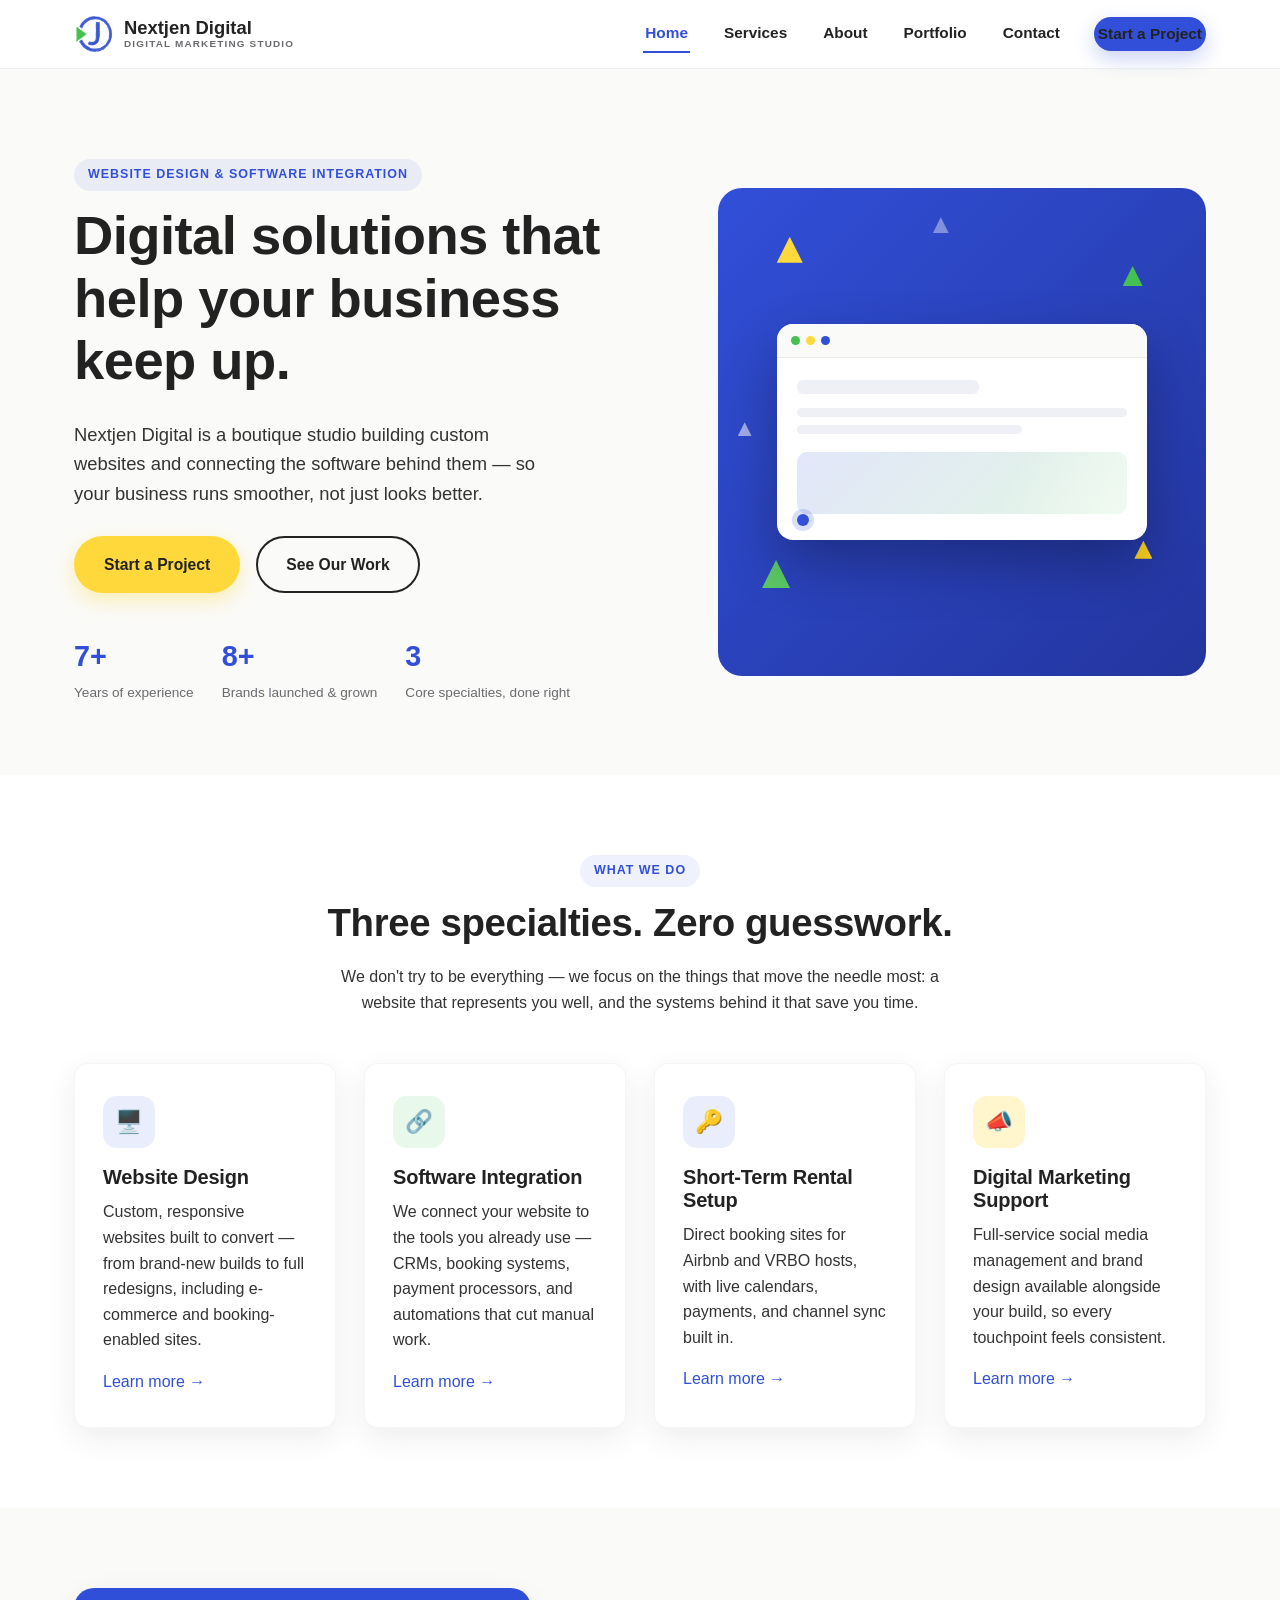
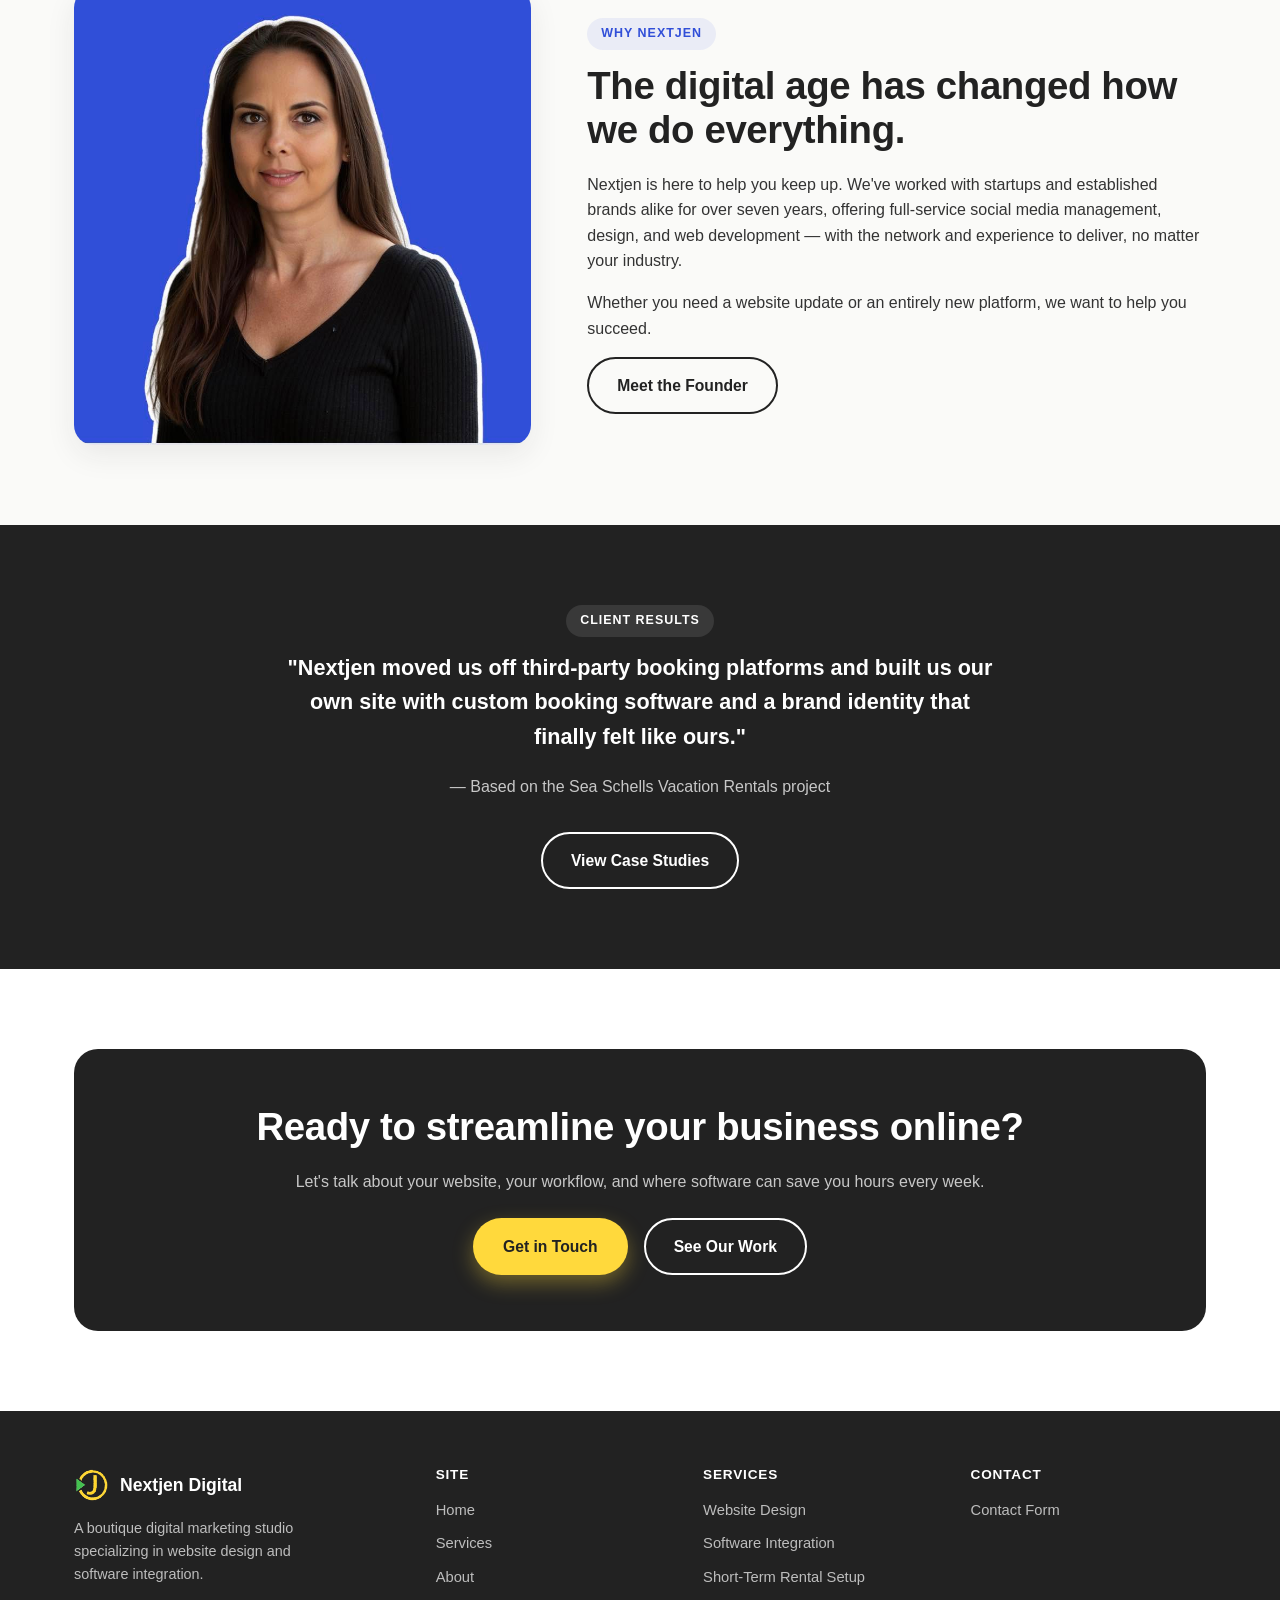
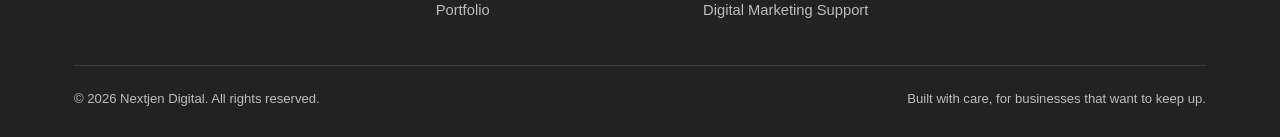
==== commit 136a8d92: "Add files via upload" ====
--- a/index.html
+++ b/index.html
@@ -43,7 +43,7 @@
       <div class="hero-stats">
         <div><strong data-count-to="7" data-suffix="+">0+</strong><span>Years of experience</span></div>
         <div><strong data-count-to="8" data-suffix="+">0+</strong><span>Brands launched &amp; grown</span></div>
-        <div><strong data-count-to="2" data-suffix="">0</strong><span>Core specialties, done right</span></div>
+        <div><strong data-count-to="3" data-suffix="">0</strong><span>Core specialties, done right</span></div>
       </div>
     </div>
     <div class="hero-art">
@@ -77,10 +77,10 @@
   <div class="container">
     <div class="section-head reveal">
       <span class="eyebrow">What We Do</span>
-      <h2>Two specialties. Zero guesswork.</h2>
-      <p>We don't try to be everything — we focus on the two things that move the needle most: a website that represents you well, and the systems behind it that save you time.</p>
+      <h2>Three specialties. Zero guesswork.</h2>
+      <p>We don't try to be everything — we focus on the things that move the needle most: a website that represents you well, and the systems behind it that save you time.</p>
     </div>
-    <div class="grid-3">
+    <div class="grid-4">
       <div class="card reveal">
         <div class="icon-badge blue">🖥️</div>
         <h3>Website Design</h3>
@@ -91,6 +91,12 @@
         <div class="icon-badge green">🔗</div>
         <h3>Software Integration</h3>
         <p>We connect your website to the tools you already use — CRMs, booking systems, payment processors, and automations that cut manual work.</p>
+        <a href="services.html">Learn more →</a>
+      </div>
+      <div class="card reveal">
+        <div class="icon-badge blue">🔑</div>
+        <h3>Short-Term Rental Setup</h3>
+        <p>Direct booking sites for Airbnb and VRBO hosts, with live calendars, payments, and channel sync built in.</p>
         <a href="services.html">Learn more →</a>
       </div>
       <div class="card reveal">
@@ -165,6 +171,7 @@
         <h4>Services</h4>
         <a href="services.html">Website Design</a>
         <a href="services.html">Software Integration</a>
+        <a href="services.html">Short-Term Rental Setup</a>
         <a href="services.html">Digital Marketing Support</a>
       </div>
       <div>
--- a/css/style.css
+++ b/css/style.css
@@ -286,6 +286,11 @@
   grid-template-columns: repeat(2, 1fr);
   gap: 28px;
 }
+.grid-4 {
+  display: grid;
+  grid-template-columns: repeat(4, 1fr);
+  gap: 28px;
+}
 
 .card {
   background: var(--brand-white);
@@ -586,7 +591,7 @@
 @media (max-width: 960px) {
   .hero .container { grid-template-columns: 1fr; }
   .hero-art { width: min(92%, 460px); max-width: 100%; margin: 0 auto; }
-  .grid-3 { grid-template-columns: 1fr 1fr; }
+  .grid-3, .grid-4 { grid-template-columns: 1fr 1fr; }
   .steps { grid-template-columns: repeat(3, 1fr); }
   .split, .split.reverse { grid-template-columns: 1fr; }
   .split-media, .split.reverse .split-media { order: 0; width: min(92%, 460px); max-width: 100%; margin: 0 auto; }
@@ -611,7 +616,7 @@
   }
   .main-nav.open { display: flex; }
   .nav-toggle { display: flex; }
-  .grid-3, .grid-2, .steps { grid-template-columns: 1fr; }
+  .grid-3, .grid-2, .grid-4, .steps { grid-template-columns: 1fr; }
   .form-row { grid-template-columns: 1fr; }
   .footer-grid { grid-template-columns: 1fr; }
   .footer-bottom { flex-direction: column; align-items: flex-start; }
@@ -677,9 +682,10 @@
   opacity: 1;
   transform: translateY(0);
 }
-.grid-3 .reveal:nth-child(2), .grid-2 .reveal:nth-child(2) { transition-delay: 0.1s; }
-.grid-3 .reveal:nth-child(3), .grid-2 .reveal:nth-child(4) { transition-delay: 0.2s; }
+.grid-3 .reveal:nth-child(2), .grid-2 .reveal:nth-child(2), .grid-4 .reveal:nth-child(2) { transition-delay: 0.1s; }
+.grid-3 .reveal:nth-child(3), .grid-2 .reveal:nth-child(4), .grid-4 .reveal:nth-child(3) { transition-delay: 0.2s; }
 .grid-2 .reveal:nth-child(3) { transition-delay: 0.1s; }
+.grid-4 .reveal:nth-child(4) { transition-delay: 0.3s; }
 .steps .reveal:nth-child(2) { transition-delay: 0.08s; }
 .steps .reveal:nth-child(3) { transition-delay: 0.16s; }
 .steps .reveal:nth-child(4) { transition-delay: 0.24s; }
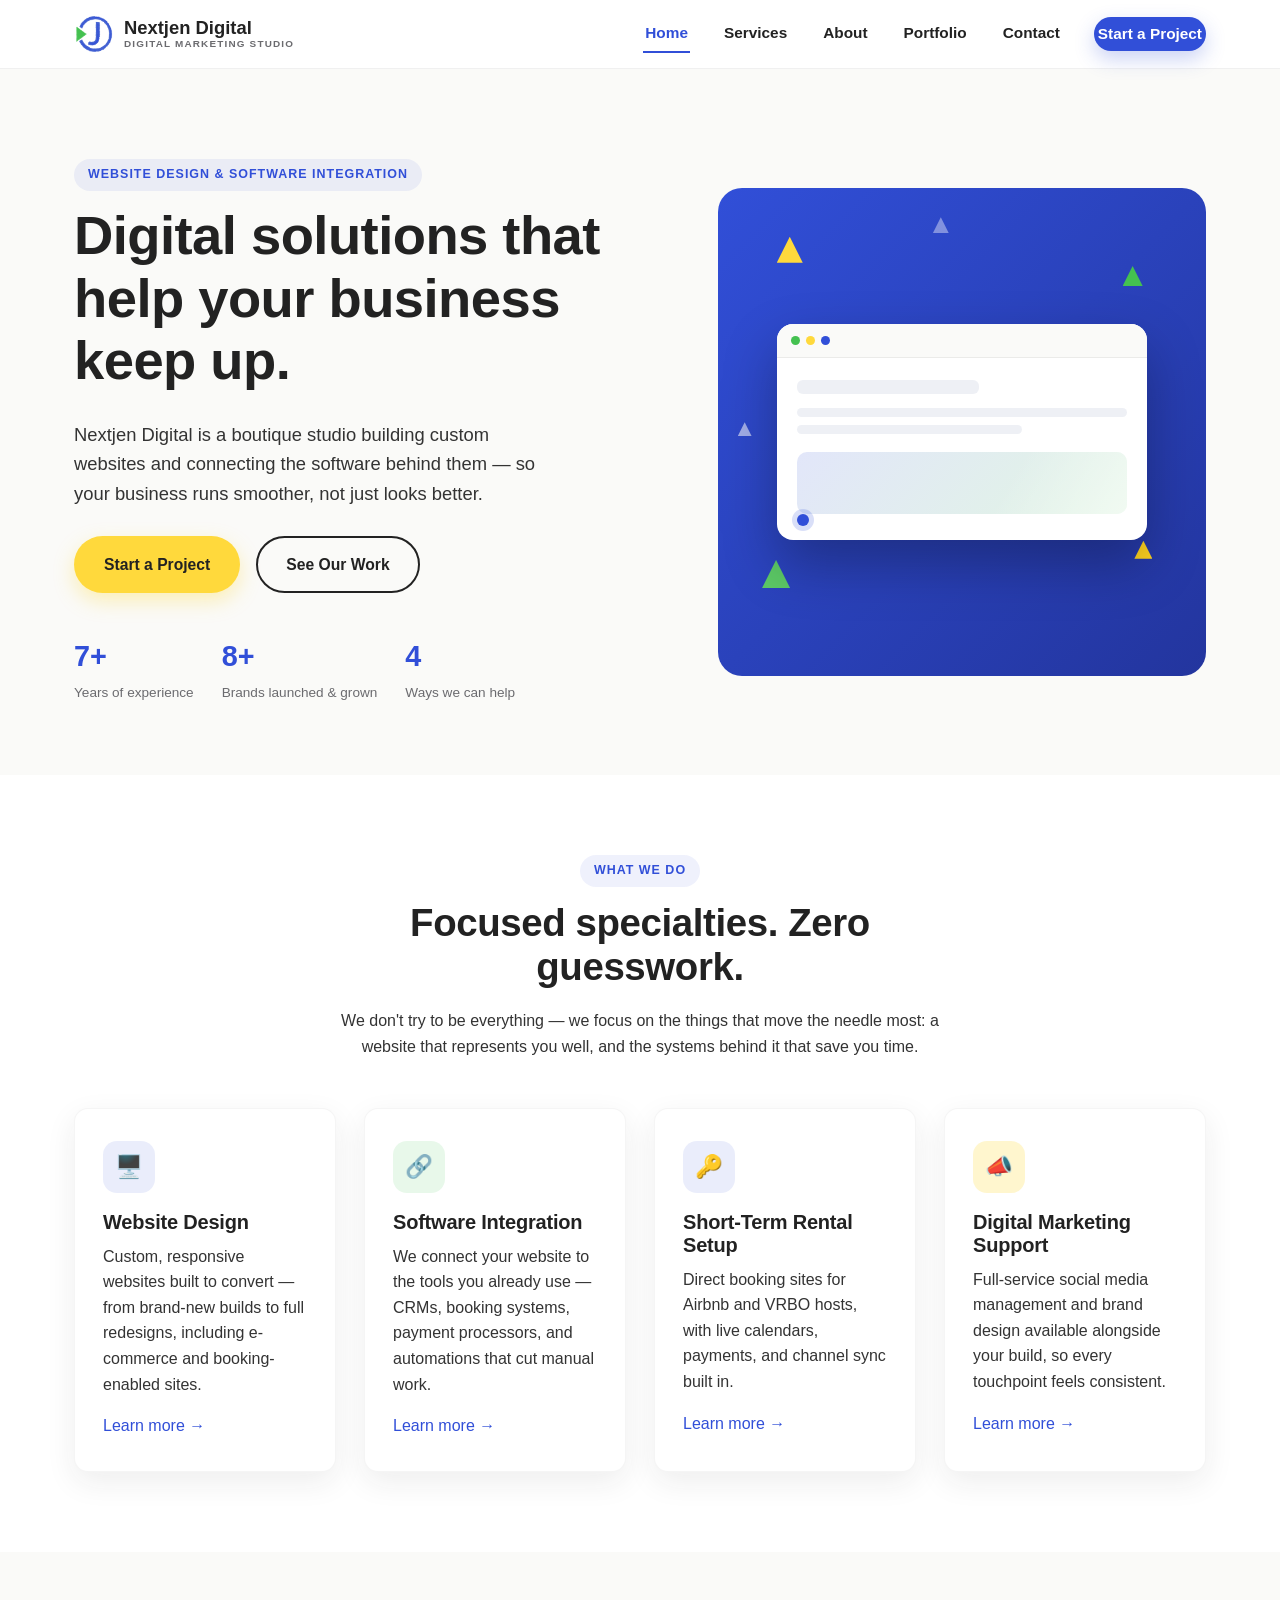
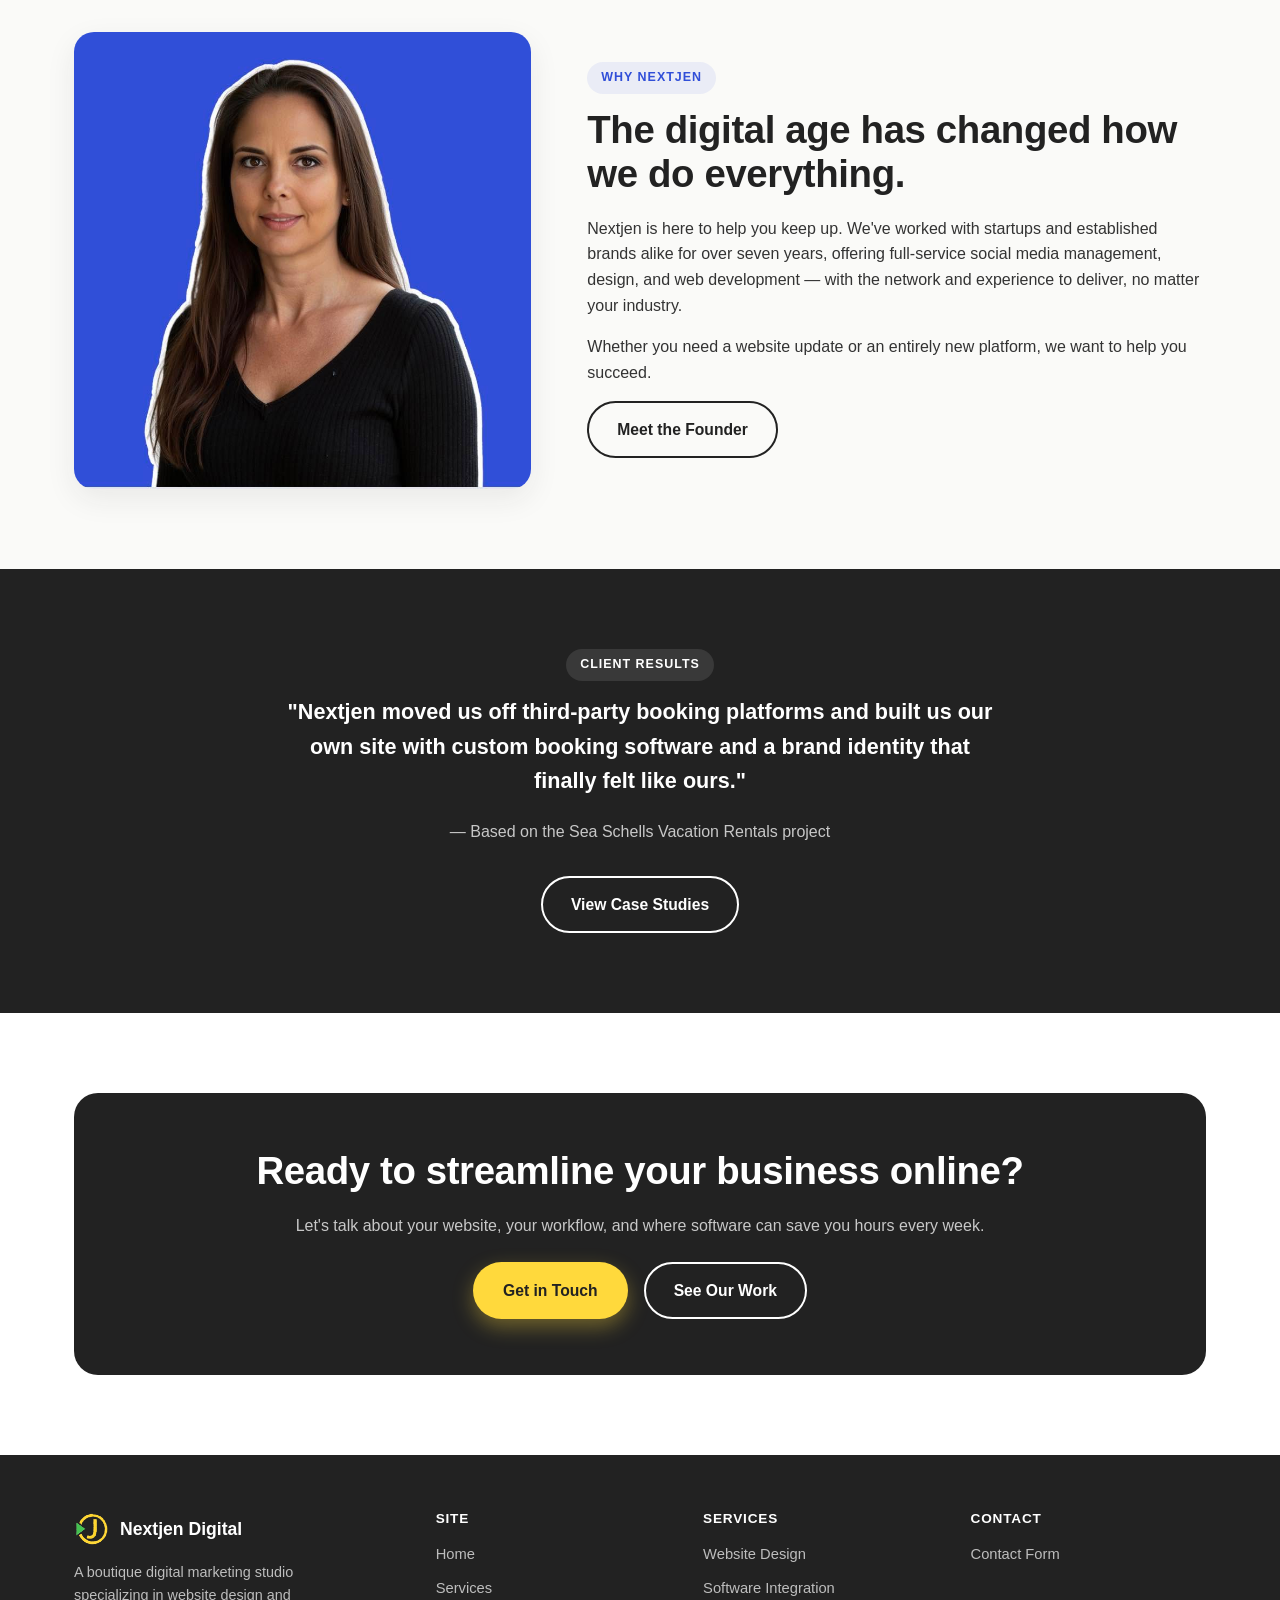
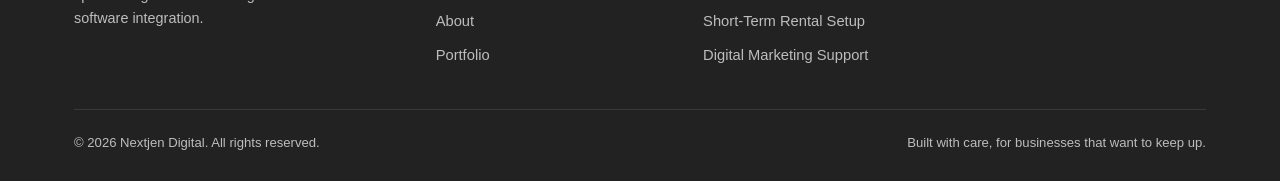
==== commit 0928ca82: "Add files via upload" ====
--- a/index.html
+++ b/index.html
@@ -43,7 +43,7 @@
       <div class="hero-stats">
         <div><strong data-count-to="7" data-suffix="+">0+</strong><span>Years of experience</span></div>
         <div><strong data-count-to="8" data-suffix="+">0+</strong><span>Brands launched &amp; grown</span></div>
-        <div><strong data-count-to="3" data-suffix="">0</strong><span>Core specialties, done right</span></div>
+        <div><strong data-count-to="4" data-suffix="">0</strong><span>Ways we can help</span></div>
       </div>
     </div>
     <div class="hero-art">
@@ -77,7 +77,7 @@
   <div class="container">
     <div class="section-head reveal">
       <span class="eyebrow">What We Do</span>
-      <h2>Three specialties. Zero guesswork.</h2>
+      <h2>Focused specialties. Zero guesswork.</h2>
       <p>We don't try to be everything — we focus on the things that move the needle most: a website that represents you well, and the systems behind it that save you time.</p>
     </div>
     <div class="grid-4">
--- a/css/style.css
+++ b/css/style.css
@@ -101,7 +101,11 @@
   line-height: 1.2;
   box-shadow: 0 8px 20px rgba(49, 79, 216, 0.25);
 }
-.btn-nav-cta:hover {
+.main-nav .btn-nav-cta {
+  color: var(--brand-white);
+}
+.btn-nav-cta:hover,
+.main-nav .btn-nav-cta:hover {
   background: var(--brand-yellow);
   color: var(--brand-dark);
   box-shadow: 0 8px 20px rgba(255, 217, 60, 0.35);
@@ -428,6 +432,15 @@
 }
 .portfolio-card:hover .portfolio-thumb {
   transform: scale(1.06);
+}
+.portfolio-thumb-logo {
+  background: linear-gradient(135deg, #1f3b1f, var(--brand-green));
+}
+.portfolio-thumb-logo img {
+  width: auto;
+  height: 100px;
+  max-width: 55%;
+  filter: drop-shadow(0 6px 16px rgba(0,0,0,0.25));
 }
 .portfolio-body { padding: 22px 24px; }
 .tag-row { display: flex; gap: 8px; flex-wrap: wrap; margin-bottom: 12px; }
